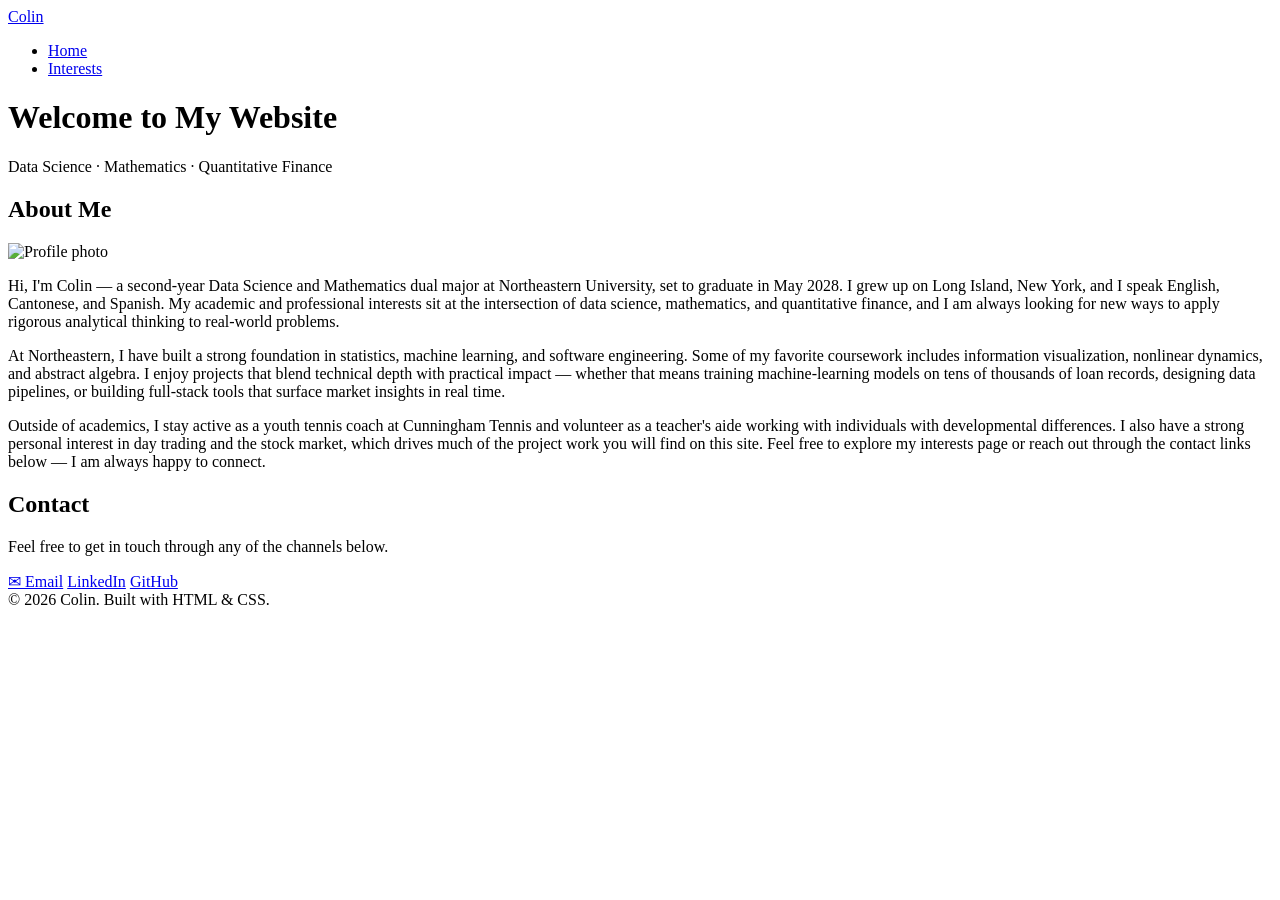
==== index.html @ f70070c2 "initial commit" ====
<!DOCTYPE html>
<html lang="en">
<head>
  <meta charset="UTF-8" />
  <meta name="viewport" content="width=device-width, initial-scale=1.0" />
  <title>Colin – Home</title>
  <link rel="stylesheet" href="styles.css" />
</head>
<body>

  <!-- Navigation -->
  <nav>
    <div class="container">
      <a href="index.html" class="logo">Colin</a>
      <ul class="nav-links">
        <li><a href="index.html" class="active">Home</a></li>
        <li><a href="interests.html">Interests</a></li>
      </ul>
    </div>
  </nav>

  <!-- Hero -->
  <header class="hero">
    <div class="container">
      <h1>Welcome to My Website</h1>
      <p class="subtitle">Data Science · Mathematics · Quantitative Finance</p>
    </div>
  </header>

  <!-- Main Content -->
  <main class="container">

    <!-- About Me -->
    <section class="section">
      <h2>About Me</h2>

      <!-- REPLACE src with your own image, e.g. "images/profile.jpg" -->
      <img
        src="https://placehold.co/400x400?text=Your+Photo"
        alt="Profile photo"
        class="profile-img"
      />

      <p>
        Hi, I'm Colin — a second-year Data Science and Mathematics dual major at
        Northeastern University, set to graduate in May 2028. I grew up on Long
        Island, New York, and I speak English, Cantonese, and Spanish. My academic
        and professional interests sit at the intersection of data science,
        mathematics, and quantitative finance, and I am always looking for new ways
        to apply rigorous analytical thinking to real-world problems.
      </p>
      <p>
        At Northeastern, I have built a strong foundation in statistics, machine
        learning, and software engineering. Some of my favorite coursework includes
        information visualization, nonlinear dynamics, and abstract algebra. I
        enjoy projects that blend technical depth with practical impact — whether
        that means training machine-learning models on tens of thousands of loan
        records, designing data pipelines, or building full-stack tools that
        surface market insights in real time.
      </p>
      <p>
        Outside of academics, I stay active as a youth tennis coach at Cunningham
        Tennis and volunteer as a teacher's aide working with individuals with
        developmental differences. I also have a strong personal interest in day
        trading and the stock market, which drives much of the project work you
        will find on this site. Feel free to explore my interests page or reach
        out through the contact links below — I am always happy to connect.
      </p>
    </section>

    <!-- Contact -->
    <section class="section">
      <h2>Contact</h2>
      <p>Feel free to get in touch through any of the channels below.</p>
      <div class="contact-links">
        <!-- REPLACE with your real email and URLs -->
        <a href="mailto:your.email@northeastern.edu">✉ Email</a>
        <a href="https://www.linkedin.com/in/YOUR-LINKEDIN" target="_blank">LinkedIn</a>
        <a href="https://github.com/YOUR-GITHUB" target="_blank">GitHub</a>
      </div>
    </section>

  </main>

  <footer>
    <div class="container">&copy; 2026 Colin. Built with HTML &amp; CSS.</div>
  </footer>

</body>
</html>
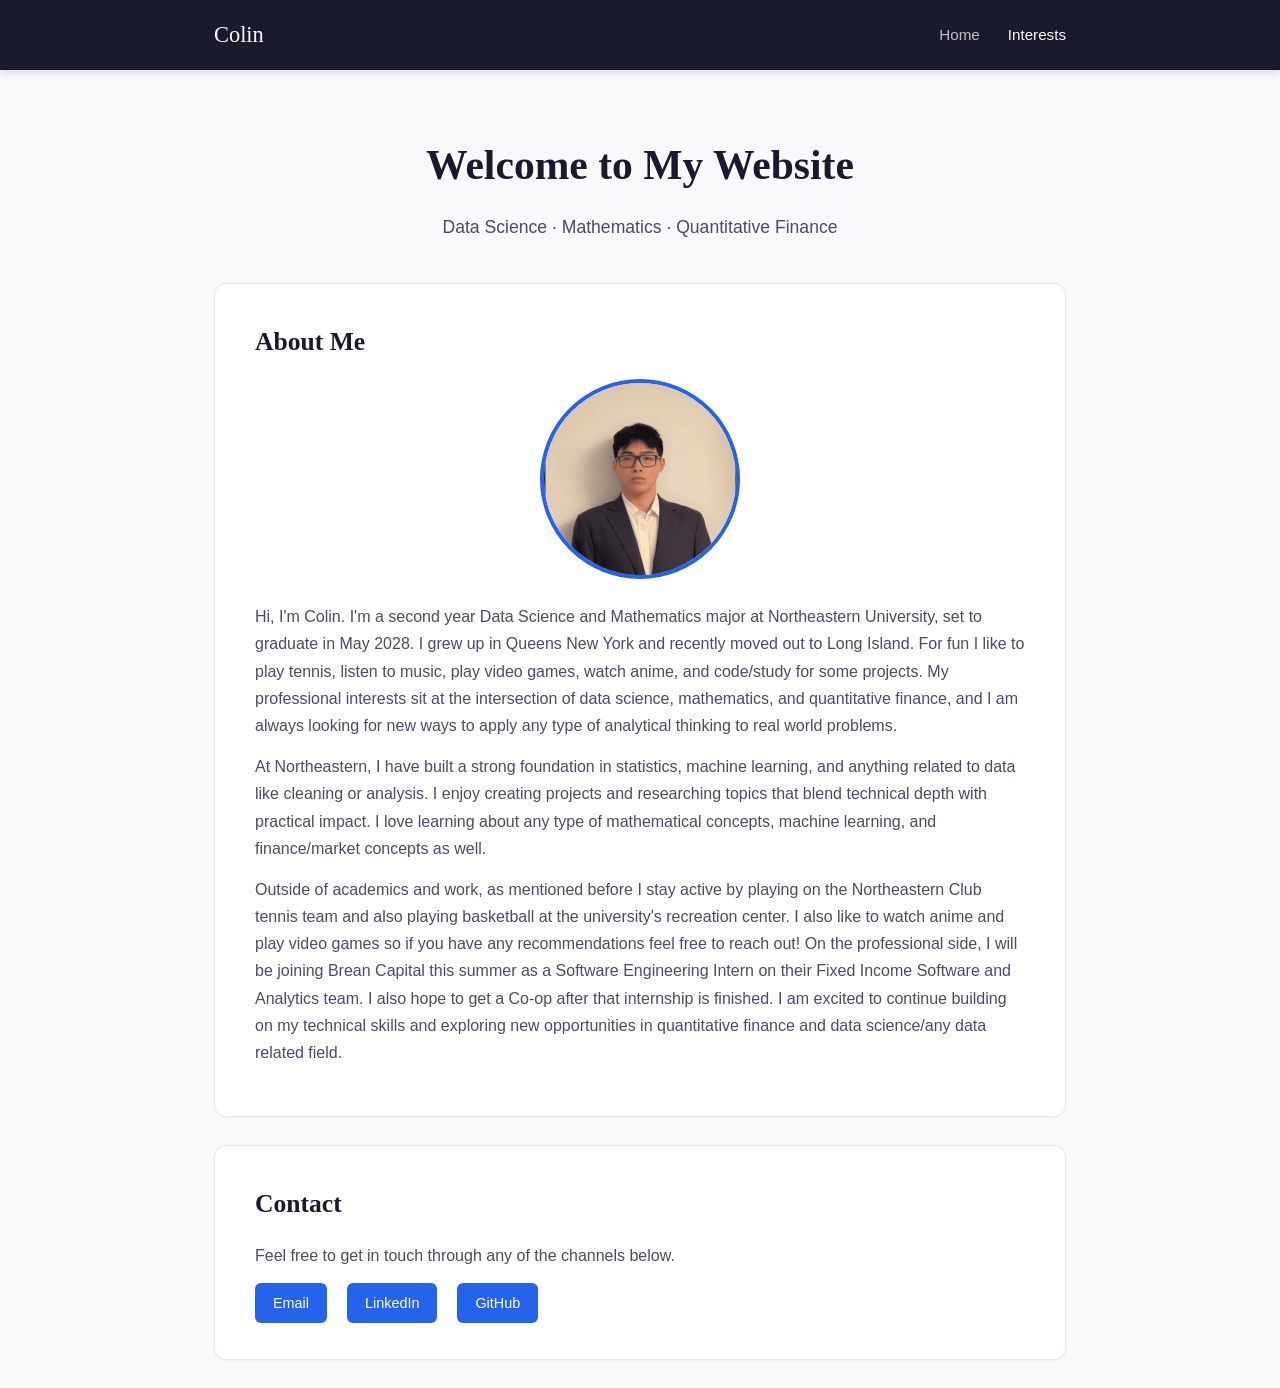
==== commit 94f62f4d: "changing index" ====
--- a/index.html
+++ b/index.html
@@ -8,7 +8,6 @@
 </head>
 <body>
 
-  <!-- Navigation -->
   <nav>
     <div class="container">
       <a href="index.html" class="logo">Colin</a>
@@ -19,7 +18,6 @@
     </div>
   </nav>
 
-  <!-- Hero -->
   <header class="hero">
     <div class="container">
       <h1>Welcome to My Website</h1>
@@ -27,64 +25,57 @@
     </div>
   </header>
 
-  <!-- Main Content -->
   <main class="container">
 
-    <!-- About Me -->
+
     <section class="section">
       <h2>About Me</h2>
 
-      <!-- REPLACE src with your own image, e.g. "images/profile.jpg" -->
       <img
-        src="https://placehold.co/400x400?text=Your+Photo"
+        src="prof_pfp.png"
         alt="Profile photo"
         class="profile-img"
       />
 
       <p>
-        Hi, I'm Colin — a second-year Data Science and Mathematics dual major at
-        Northeastern University, set to graduate in May 2028. I grew up on Long
-        Island, New York, and I speak English, Cantonese, and Spanish. My academic
-        and professional interests sit at the intersection of data science,
-        mathematics, and quantitative finance, and I am always looking for new ways
-        to apply rigorous analytical thinking to real-world problems.
+        Hi, I'm Colin. I'm a second year Data Science and Mathematics major at
+        Northeastern University, set to graduate in May 2028. I grew up in Queens New York
+        and recently moved out to Long Island. For fun I like to play tennis, listen to music,
+        play video games, watch anime, and code/study for some projects. My professional interests
+        sit at the intersection of data science, mathematics, and quantitative finance, 
+        and I am always looking for new ways to apply any type of analytical thinking to 
+        real world problems.
       </p>
       <p>
         At Northeastern, I have built a strong foundation in statistics, machine
-        learning, and software engineering. Some of my favorite coursework includes
-        information visualization, nonlinear dynamics, and abstract algebra. I
-        enjoy projects that blend technical depth with practical impact — whether
-        that means training machine-learning models on tens of thousands of loan
-        records, designing data pipelines, or building full-stack tools that
-        surface market insights in real time.
+        learning, and anything related to data like cleaning or analysis. I
+        enjoy creating projects and researching topics that blend technical depth 
+        with practical impact. I love learning about any type of mathematical concepts,
+        machine learning, and finance/market concepts as well.
       </p>
       <p>
-        Outside of academics, I stay active as a youth tennis coach at Cunningham
-        Tennis and volunteer as a teacher's aide working with individuals with
-        developmental differences. I also have a strong personal interest in day
-        trading and the stock market, which drives much of the project work you
-        will find on this site. Feel free to explore my interests page or reach
-        out through the contact links below — I am always happy to connect.
+        Outside of academics and work, as mentioned before I stay active by playing 
+        on the Northeastern Club tennis team and also playing basketball at the university's
+        recreation center. I also like to watch anime and play video games so if you have
+        any recommendations feel free to reach out! On the professional side, I will be joining
+        Brean Capital this summer as a Software Engineering Intern on their
+        Fixed Income Software and Analytics team. I also hope to get a Co-op after that internship
+        is finished. I am excited to continue building on my technical skills and exploring 
+        new opportunities in quantitative finance and data science/any data related field.
       </p>
     </section>
 
-    <!-- Contact -->
     <section class="section">
       <h2>Contact</h2>
       <p>Feel free to get in touch through any of the channels below.</p>
       <div class="contact-links">
-        <!-- REPLACE with your real email and URLs -->
-        <a href="mailto:your.email@northeastern.edu">✉ Email</a>
-        <a href="https://www.linkedin.com/in/YOUR-LINKEDIN" target="_blank">LinkedIn</a>
-        <a href="https://github.com/YOUR-GITHUB" target="_blank">GitHub</a>
+        <a href="mailto:hui.co@northeastern.edu">Email</a>
+        <a href="https://www.linkedin.com/in/colin-hui-60235838b/" target="_blank">LinkedIn</a>
+        <a href="https://github.com/c0linhu1" target="_blank">GitHub</a>
       </div>
     </section>
 
   </main>
 
-  <footer>
-    <div class="container">&copy; 2026 Colin. Built with HTML &amp; CSS.</div>
-  </footer>
-
 </body>
 </html>
--- a/styles.css
+++ b/styles.css
@@ -0,0 +1,201 @@
+/* ── Custom Font (Google Fonts) ── */
+@import url('https://fonts.googleapis.com/css2?family=Inter:wght@400;500;600;700&family=Playfair+Display:wght@700&display=swap');
+
+/* ── Cohesive Color Scheme ── */
+:root {
+  --bg-primary: #f8f9fa;
+  --bg-card: #ffffff;
+  --text-primary: #1a1a2e;
+  --text-secondary: #4a4a6a;
+  --accent: #2563eb;
+  --accent-hover: #1d4ed8;
+  --border: #e2e8f0;
+  --nav-bg: #1a1a2e;
+  --nav-text: #f8f9fa;
+}
+
+/* ── Reset & Base ── */
+*, *::before, *::after {
+  margin: 0;
+  padding: 0;
+  box-sizing: border-box;
+}
+
+body {
+  font-family: 'Inter', sans-serif;
+  background-color: var(--bg-primary);
+  color: var(--text-primary);
+  line-height: 1.7;
+}
+
+/* ── Custom Margins, Padding & Layout ── */
+.container {
+  max-width: 900px;
+  margin: 0 auto;
+  padding: 0 24px;
+}
+
+/* ── Navigation ── */
+nav {
+  background-color: var(--nav-bg);
+  padding: 16px 0;
+  position: sticky;
+  top: 0;
+  z-index: 100;
+  box-shadow: 0 2px 8px rgba(0, 0, 0, 0.15);
+}
+
+nav .container {
+  display: flex;
+  justify-content: space-between;
+  align-items: center;
+}
+
+nav .logo {
+  font-family: 'Playfair Display', serif;
+  font-size: 1.4rem;
+  color: var(--nav-text);
+  text-decoration: none;
+}
+
+nav .nav-links {
+  list-style: none;
+  display: flex;
+  gap: 28px;
+}
+
+nav .nav-links a {
+  color: var(--nav-text);
+  text-decoration: none;
+  font-weight: 500;
+  font-size: 0.95rem;
+  transition: opacity 0.2s;
+}
+
+nav .nav-links a:hover,
+nav .nav-links a.active {
+  opacity: 0.75;
+}
+
+/* ── Hero / Page Header ── */
+.hero {
+  padding: 60px 0 40px;
+  text-align: center;
+}
+
+.hero h1 {
+  font-family: 'Playfair Display', serif;
+  font-size: 2.6rem;
+  margin-bottom: 12px;
+  color: var(--text-primary);
+}
+
+.hero .subtitle {
+  font-size: 1.1rem;
+  color: var(--text-secondary);
+}
+
+/* ── Section Cards ── */
+.section {
+  background: var(--bg-card);
+  border: 1px solid var(--border);
+  border-radius: 12px;
+  padding: 36px 40px;
+  margin-bottom: 28px;
+  box-shadow: 0 1px 3px rgba(0, 0, 0, 0.04);
+}
+
+.section h2 {
+  font-family: 'Playfair Display', serif;
+  font-size: 1.6rem;
+  margin-bottom: 16px;
+  color: var(--text-primary);
+}
+
+.section h3 {
+  font-size: 1.15rem;
+  font-weight: 600;
+  margin: 20px 0 10px;
+  color: var(--text-primary);
+}
+
+.section p {
+  color: var(--text-secondary);
+  margin-bottom: 14px;
+}
+
+/* ── Images ── */
+.profile-img {
+  width: 200px;
+  height: 200px;
+  border-radius: 50%;
+  object-fit: cover;
+  border: 4px solid var(--accent);
+  margin: 0 auto 24px;
+  display: block;
+}
+
+.content-img {
+  width: 100%;
+  max-height: 400px;
+  object-fit: cover;
+  border-radius: 8px;
+  margin: 16px 0;
+}
+
+/* ── Lists ── */
+.section ul, .section ol {
+  margin: 12px 0 16px 24px;
+  color: var(--text-secondary);
+}
+
+.section li {
+  margin-bottom: 8px;
+}
+
+/* ── Links ── */
+a {
+  color: var(--accent);
+  transition: color 0.2s;
+}
+
+a:hover {
+  color: var(--accent-hover);
+}
+
+/* ── Contact Section ── */
+.contact-links {
+  display: flex;
+  gap: 20px;
+  flex-wrap: wrap;
+  margin-top: 12px;
+}
+
+.contact-links a {
+  display: inline-flex;
+  align-items: center;
+  gap: 6px;
+  padding: 8px 18px;
+  background: var(--accent);
+  color: #fff;
+  border-radius: 6px;
+  text-decoration: none;
+  font-weight: 500;
+  font-size: 0.9rem;
+  transition: background 0.2s;
+}
+
+.contact-links a:hover {
+  background: var(--accent-hover);
+  color: #fff;
+}
+
+/* ── Footer ── */
+footer {
+  text-align: center;
+  padding: 32px 0;
+  color: var(--text-secondary);
+  font-size: 0.85rem;
+  border-top: 1px solid var(--border);
+  margin-top: 20px;
+}
